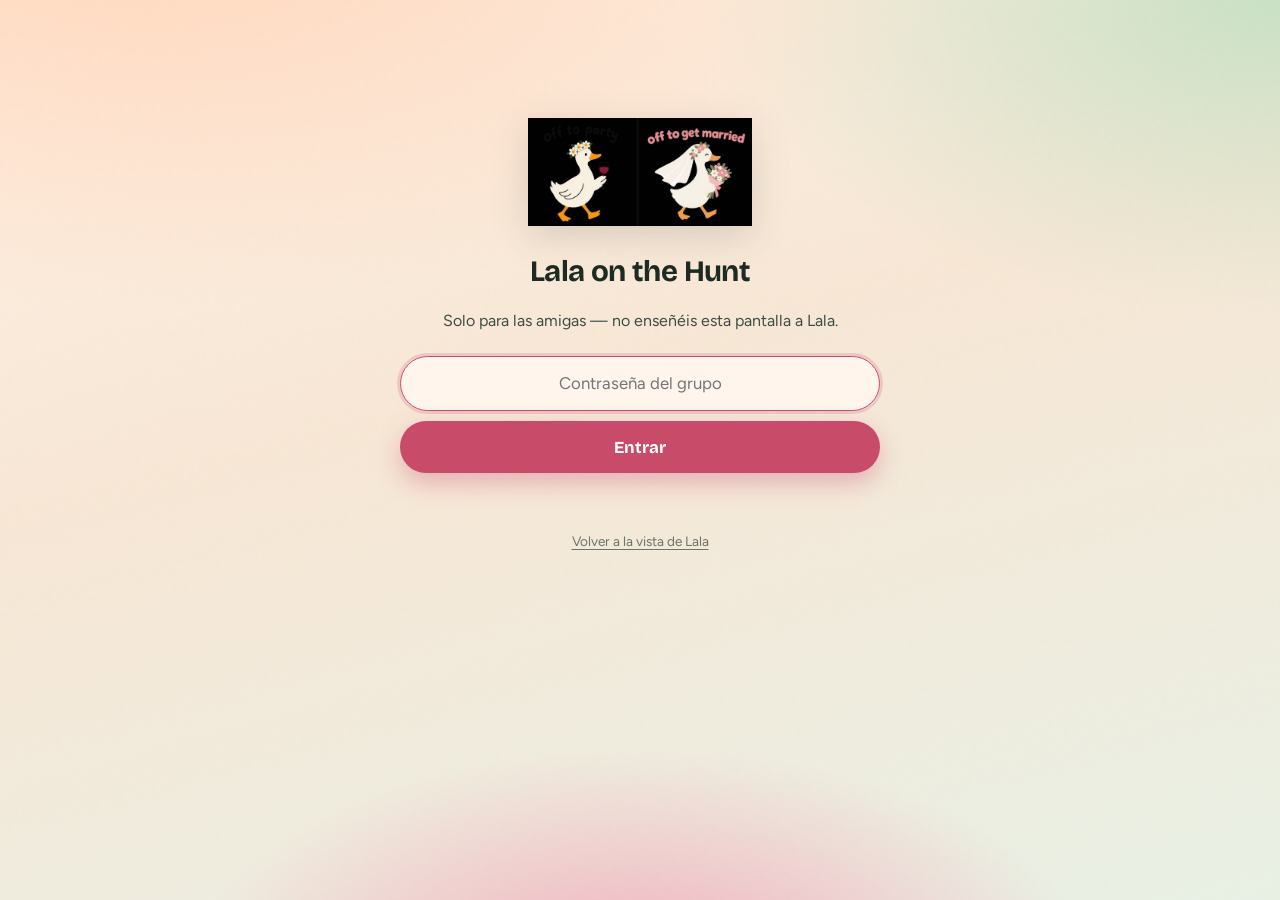
==== amigas/index.html @ 5a2b7f65 "Add Lala on the Hunt static scavenger hunt site Spanish bride path with Hecho unlocks and localStora" ====
<!DOCTYPE html>
<html lang="es">
  <head>
    <meta charset="utf-8" />
    <meta name="viewport" content="width=device-width, initial-scale=1, viewport-fit=cover" />
    <meta name="theme-color" content="#4f6f52" />
    <meta name="robots" content="noindex" />
    <title>Lala on the Hunt · Amigas</title>
    <link rel="preconnect" href="https://fonts.googleapis.com" />
    <link rel="preconnect" href="https://fonts.gstatic.com" crossorigin />
    <link
      href="https://fonts.googleapis.com/css2?family=Bricolage+Grotesque:opsz,wght@12..96,600;12..96,800&family=Figtree:ital,wght@0,400;0,600;0,700;1,400&display=swap"
      rel="stylesheet"
    />
    <link rel="stylesheet" href="../assets/css/styles.css" />
  </head>
  <body data-asset-base="../assets">
    <main class="wrap">
      <section class="gate" id="gate">
        <img
          id="duckies-img"
          class="duckies-sm"
          src="../assets/lala-duckies.png"
          width="589"
          height="283"
          alt=""
        />
        <h1>Lala on the Hunt</h1>
        <p>Solo para las amigas — no enseñéis esta pantalla a Lala.</p>
        <form id="gate-form" autocomplete="off">
          <label class="visually-hidden" for="password" style="position:absolute;left:-9999px"
            >Contraseña</label
          >
          <input
            id="password"
            name="password"
            type="password"
            inputmode="text"
            placeholder="Contraseña del grupo"
            required
            autofocus
          />
          <button class="btn btn-primary" type="submit">Entrar</button>
          <p class="error" id="gate-error" role="status"></p>
        </form>
        <a class="link-quiet" href="../">Volver a la vista de Lala</a>
      </section>

      <section class="amigas-app" id="amigas-app" hidden>
        <div class="quest-head">
          <h1 style="font-family: var(--font-display); font-size: 1.55rem; margin: 0">
            Itinerario completo
          </h1>
          <span class="badge">Amigas</span>
        </div>
        <p style="margin: 0 0 1rem; color: var(--ink-soft); font-size: 0.95rem">
          Domingo 20 dic · convoy compartido · misma ruta · Lala cambia de coche entre paradas.
        </p>
        <div class="itinerary" id="itinerary"></div>
        <div class="footer-tools">
          <a class="link-quiet" href="../">Vista novia</a>
          <button type="button" id="btn-lock">Cerrar sesión amigas</button>
        </div>
      </section>
    </main>

    <script src="../assets/js/stops.js"></script>
    <script src="../assets/js/progress.js"></script>
    <script src="../assets/js/auth.js"></script>
    <script src="../assets/js/friends.js"></script>
  </body>
</html>
---- assets/css/styles.css ----
/* Lala on the Hunt — warm pueblo afternoon, mobile-first */

:root {
  --ink: #1e2b24;
  --ink-soft: #3d4f44;
  --paper: #fff6ee;
  --foam: #ffe9d6;
  --blush: #f3a8b8;
  --rose: #c94b6a;
  --rose-deep: #9e3350;
  --olive: #4f6f52;
  --sage: #9bb896;
  --leaf: #6a9a6e;
  --sun: #f0a45c;
  --path: #d9c4a8;
  --locked: #8a958c;
  --done: #2f7a5b;
  --card-bg: rgba(255, 246, 238, 0.88);
  --shadow: 0 18px 40px rgba(30, 43, 36, 0.12);
  --radius: 1.25rem;
  --font-display: "Bricolage Grotesque", system-ui, sans-serif;
  --font-body: "Figtree", system-ui, sans-serif;
  --safe-bottom: env(safe-area-inset-bottom, 0px);
}

*,
*::before,
*::after {
  box-sizing: border-box;
}

html {
  scroll-behavior: smooth;
}

body {
  margin: 0;
  min-height: 100dvh;
  font-family: var(--font-body);
  color: var(--ink);
  background:
    radial-gradient(ellipse 120% 80% at 10% -10%, #ffd4b8 0%, transparent 55%),
    radial-gradient(ellipse 90% 70% at 100% 0%, #c8e0c4 0%, transparent 50%),
    radial-gradient(ellipse 80% 60% at 50% 110%, #f3a8b8 0%, transparent 45%),
    linear-gradient(165deg, #fff1e4 0%, #f7e6d4 42%, #e8f0e4 100%);
  background-attachment: fixed;
  line-height: 1.45;
  -webkit-font-smoothing: antialiased;
}

body::before {
  content: "";
  position: fixed;
  inset: 0;
  pointer-events: none;
  opacity: 0.35;
  background-image: url("data:image/svg+xml,%3Csvg viewBox='0 0 200 200' xmlns='http://www.w3.org/2000/svg'%3E%3Cfilter id='n'%3E%3CfeTurbulence type='fractalNoise' baseFrequency='0.85' numOctaves='3' stitchTiles='stitch'/%3E%3C/filter%3E%3Crect width='100%25' height='100%25' filter='url(%23n)' opacity='0.45'/%3E%3C/svg%3E");
  mix-blend-mode: soft-light;
  z-index: 0;
}

a {
  color: var(--rose-deep);
}

img {
  max-width: 100%;
  height: auto;
  display: block;
}

.wrap {
  position: relative;
  z-index: 1;
  width: min(100% - 1.5rem, 28rem);
  margin: 0 auto;
  padding: 1.25rem 0 calc(2rem + var(--safe-bottom));
}

/* —— Hero (one composition) —— */
.hero {
  position: relative;
  min-height: min(92dvh, 52rem);
  display: flex;
  flex-direction: column;
  justify-content: flex-end;
  padding: 1.5rem 0 1.75rem;
  overflow: hidden;
}

.hero-visual {
  position: absolute;
  inset: 0;
  z-index: 0;
  pointer-events: none;
}

.hero-visual .duckies {
  position: absolute;
  left: 50%;
  top: 8%;
  width: min(92%, 22rem);
  transform: translateX(-50%);
  filter: drop-shadow(0 16px 28px rgba(30, 43, 36, 0.18));
  animation: float-in 1.1s cubic-bezier(0.22, 1, 0.36, 1) both;
}

.hero-visual .sky-blob {
  position: absolute;
  border-radius: 50%;
  filter: blur(2px);
  animation: soft-pulse 6s ease-in-out infinite;
}

.hero-visual .sky-blob.a {
  width: 12rem;
  height: 12rem;
  background: rgba(240, 164, 92, 0.35);
  top: -2rem;
  right: -3rem;
}

.hero-visual .sky-blob.b {
  width: 9rem;
  height: 9rem;
  background: rgba(155, 184, 150, 0.4);
  top: 28%;
  left: -4rem;
  animation-delay: -2s;
}

.hero-copy {
  position: relative;
  z-index: 1;
  text-align: center;
  padding-top: 42vh;
  animation: rise 0.9s 0.15s cubic-bezier(0.22, 1, 0.36, 1) both;
}

.brand {
  margin: 0;
  font-family: var(--font-display);
  font-weight: 800;
  font-size: clamp(2.35rem, 9vw, 3.15rem);
  letter-spacing: -0.03em;
  line-height: 0.95;
  color: var(--ink);
}

.brand span {
  display: block;
  color: var(--rose);
}

.hero-lead {
  margin: 0.85rem auto 0;
  max-width: 22rem;
  font-size: 1.05rem;
  color: var(--ink-soft);
}

.hero-meta {
  margin: 0.55rem 0 0;
  font-size: 0.85rem;
  letter-spacing: 0.04em;
  text-transform: uppercase;
  color: var(--olive);
  font-weight: 600;
}

.cta-row {
  display: flex;
  flex-direction: column;
  gap: 0.65rem;
  margin-top: 1.5rem;
  align-items: stretch;
}

.btn {
  appearance: none;
  border: none;
  cursor: pointer;
  font-family: var(--font-display);
  font-weight: 700;
  font-size: 1.05rem;
  border-radius: 999px;
  padding: 0.95rem 1.35rem;
  text-decoration: none;
  text-align: center;
  transition: transform 0.18s ease, box-shadow 0.18s ease, background 0.18s ease;
}

.btn:active {
  transform: scale(0.98);
}

.btn-primary {
  background: var(--rose);
  color: #fff;
  box-shadow: 0 10px 24px rgba(201, 75, 106, 0.35);
}

.btn-primary:hover {
  background: var(--rose-deep);
}

.btn-done {
  background: var(--done);
  color: #fff;
  box-shadow: 0 10px 24px rgba(47, 122, 91, 0.3);
  width: 100%;
  font-size: 1.15rem;
  padding: 1.05rem 1.35rem;
}

.btn-ghost {
  background: transparent;
  color: var(--ink-soft);
  border: 1.5px solid rgba(30, 43, 36, 0.18);
}

.btn-maps {
  background: var(--olive);
  color: #fff;
  display: inline-flex;
  align-items: center;
  justify-content: center;
  gap: 0.4rem;
}

.btn-small {
  font-size: 0.9rem;
  padding: 0.65rem 1rem;
}

.link-quiet {
  display: inline-block;
  margin-top: 1rem;
  font-size: 0.85rem;
  color: var(--ink-soft);
  opacity: 0.75;
  text-decoration: underline;
  text-underline-offset: 0.2em;
}

/* —— Quest path —— */
.quest {
  margin-top: 0.5rem;
}

.quest-head {
  display: flex;
  align-items: center;
  justify-content: space-between;
  gap: 0.75rem;
  margin-bottom: 1rem;
}

.quest-head h1 {
  margin: 0;
  font-family: var(--font-display);
  font-size: 1.55rem;
  letter-spacing: -0.02em;
  line-height: 1.1;
}

.badge {
  font-size: 0.72rem;
  font-weight: 700;
  letter-spacing: 0.06em;
  text-transform: uppercase;
  padding: 0.35rem 0.65rem;
  border-radius: 999px;
  background: rgba(79, 111, 82, 0.12);
  color: var(--olive);
  white-space: nowrap;
}

.map-stage {
  position: relative;
  border-radius: var(--radius);
  overflow: hidden;
  background: linear-gradient(160deg, #dfe9d8 0%, #c5d6bc 45%, #b7c9b0 100%);
  box-shadow: var(--shadow);
  aspect-ratio: 1 / 1.05;
  margin-bottom: 1.25rem;
  animation: rise 0.7s cubic-bezier(0.22, 1, 0.36, 1) both;
}

.map-stage svg.map-svg {
  width: 100%;
  height: 100%;
  display: block;
}

.path-markers {
  position: absolute;
  inset: 0;
  pointer-events: none;
}

.marker {
  position: absolute;
  transform: translate(-50%, -50%);
  width: 2.4rem;
  height: 2.4rem;
  border-radius: 50%;
  display: grid;
  place-items: center;
  font-family: var(--font-display);
  font-weight: 800;
  font-size: 0.75rem;
  border: 3px solid #fff;
  box-shadow: 0 6px 14px rgba(30, 43, 36, 0.2);
  pointer-events: auto;
  transition: transform 0.25s ease;
}

.marker.completed {
  background: var(--done);
  color: #fff;
}

.marker.active {
  background: var(--rose);
  color: #fff;
  animation: marker-pulse 1.8s ease-in-out infinite;
  transform: translate(-50%, -50%) scale(1.12);
}

.marker.locked {
  background: #c5cec6;
  color: var(--locked);
}

.marker .lock-icon {
  width: 0.85rem;
  height: 0.85rem;
}

.panel {
  background: var(--card-bg);
  backdrop-filter: blur(10px);
  border-radius: var(--radius);
  padding: 1.25rem 1.2rem 1.35rem;
  box-shadow: var(--shadow);
  border: 1px solid rgba(255, 255, 255, 0.65);
  animation: rise 0.75s 0.08s cubic-bezier(0.22, 1, 0.36, 1) both;
}

.panel[hidden],
.gate[hidden],
.amigas-app[hidden],
[hidden] {
  display: none !important;
}

.stop-code {
  display: inline-block;
  font-size: 0.75rem;
  font-weight: 800;
  letter-spacing: 0.08em;
  text-transform: uppercase;
  color: var(--rose);
  margin-bottom: 0.35rem;
}

.panel h2 {
  margin: 0;
  font-family: var(--font-display);
  font-size: 1.45rem;
  letter-spacing: -0.02em;
  line-height: 1.15;
}

.address {
  margin: 0.4rem 0 0;
  font-size: 0.92rem;
  color: var(--ink-soft);
}

.clue {
  margin: 1rem 0 0;
  font-size: 1.02rem;
  color: var(--ink);
}

.task {
  margin: 0.85rem 0 0;
  padding: 0.75rem 0.9rem;
  border-left: 3px solid var(--sage);
  background: rgba(155, 184, 150, 0.18);
  border-radius: 0 0.75rem 0.75rem 0;
  font-weight: 600;
  font-size: 0.98rem;
}

.actions {
  display: flex;
  flex-direction: column;
  gap: 0.6rem;
  margin-top: 1.15rem;
}

.selfie-note {
  margin: 0.85rem 0 0;
  font-size: 0.82rem;
  color: var(--ink-soft);
}

.gary-box {
  margin-top: 1rem;
  padding: 0.9rem 1rem;
  border-radius: 0.9rem;
  background: linear-gradient(135deg, rgba(243, 168, 184, 0.35), rgba(240, 164, 92, 0.22));
  border: 1px dashed rgba(201, 75, 106, 0.45);
}

.gary-box .slot-label {
  font-size: 0.72rem;
  font-weight: 800;
  letter-spacing: 0.07em;
  text-transform: uppercase;
  color: var(--rose-deep);
  margin: 0 0 0.35rem;
}

.gary-box p {
  margin: 0;
  font-style: italic;
  color: var(--ink-soft);
  font-size: 0.95rem;
}

.swap-note {
  margin: 0.85rem 0 0;
  font-size: 0.88rem;
  font-weight: 600;
  color: var(--olive);
}

.verify-flag {
  margin: 0.75rem 0 0;
  font-size: 0.8rem;
  font-weight: 700;
  color: #9a5b12;
  background: rgba(240, 164, 92, 0.25);
  padding: 0.45rem 0.65rem;
  border-radius: 0.5rem;
}

.start-banner {
  margin-bottom: 1rem;
  padding: 0.85rem 1rem;
  border-radius: var(--radius);
  background: rgba(79, 111, 82, 0.1);
  font-size: 0.9rem;
}

.start-banner strong {
  display: block;
  font-family: var(--font-display);
  margin-bottom: 0.2rem;
}

.footer-tools {
  margin-top: 1.5rem;
  display: flex;
  flex-wrap: wrap;
  gap: 0.75rem;
  justify-content: space-between;
  align-items: center;
  font-size: 0.8rem;
  color: var(--ink-soft);
}

.footer-tools button {
  background: none;
  border: none;
  color: var(--ink-soft);
  text-decoration: underline;
  cursor: pointer;
  font: inherit;
  padding: 0;
}

/* —— Friends itinerary —— */
.gate {
  min-height: 70dvh;
  display: flex;
  flex-direction: column;
  justify-content: center;
  gap: 1rem;
  text-align: center;
  animation: rise 0.7s cubic-bezier(0.22, 1, 0.36, 1) both;
}

.gate .duckies-sm {
  width: min(70%, 14rem);
  margin: 0 auto 0.5rem;
  filter: drop-shadow(0 10px 18px rgba(30, 43, 36, 0.15));
}

.gate h1 {
  margin: 0;
  font-family: var(--font-display);
  font-size: 1.85rem;
  letter-spacing: -0.02em;
}

.gate p {
  margin: 0;
  color: var(--ink-soft);
}

.gate form {
  display: flex;
  flex-direction: column;
  gap: 0.65rem;
  margin-top: 0.5rem;
}

.gate input[type="password"] {
  font: inherit;
  font-size: 1.05rem;
  padding: 0.9rem 1rem;
  border-radius: 999px;
  border: 1.5px solid rgba(30, 43, 36, 0.2);
  background: rgba(255, 246, 238, 0.95);
  text-align: center;
  outline: none;
}

.gate input:focus {
  border-color: var(--rose);
  box-shadow: 0 0 0 3px rgba(201, 75, 106, 0.2);
}

.gate .error {
  color: var(--rose-deep);
  font-size: 0.88rem;
  min-height: 1.2em;
}

.itinerary {
  display: flex;
  flex-direction: column;
  gap: 0.85rem;
}

.leg {
  position: relative;
  padding: 1.1rem 1.1rem 1.15rem 1.15rem;
  border-radius: var(--radius);
  background: var(--card-bg);
  border: 1px solid rgba(255, 255, 255, 0.7);
  box-shadow: var(--shadow);
  animation: rise 0.6s cubic-bezier(0.22, 1, 0.36, 1) both;
}

.leg:nth-child(2) { animation-delay: 0.05s; }
.leg:nth-child(3) { animation-delay: 0.1s; }
.leg:nth-child(4) { animation-delay: 0.15s; }
.leg:nth-child(5) { animation-delay: 0.2s; }

.leg .host-tip {
  margin: 0.65rem 0 0;
  font-size: 0.84rem;
  color: var(--olive);
  padding-top: 0.55rem;
  border-top: 1px dashed rgba(79, 111, 82, 0.35);
}

.timeline {
  display: flex;
  flex-direction: column;
  align-items: center;
  gap: 0;
  margin: 0.5rem 0 1rem;
}

.timeline-dot {
  width: 0.65rem;
  height: 0.65rem;
  border-radius: 50%;
  background: var(--sage);
}

.timeline-line {
  width: 3px;
  height: 1.25rem;
  background: linear-gradient(var(--sage), var(--path));
  border-radius: 2px;
}

.complete-banner {
  text-align: center;
  padding: 1.5rem 1rem;
}

.complete-banner h2 {
  font-family: var(--font-display);
  margin: 0 0 0.5rem;
  font-size: 1.6rem;
}

@keyframes float-in {
  from {
    opacity: 0;
    transform: translateX(-50%) translateY(1.5rem) scale(0.96);
  }
  to {
    opacity: 1;
    transform: translateX(-50%) translateY(0) scale(1);
  }
}

@keyframes rise {
  from {
    opacity: 0;
    transform: translateY(1rem);
  }
  to {
    opacity: 1;
    transform: translateY(0);
  }
}

@keyframes soft-pulse {
  0%,
  100% {
    transform: scale(1);
    opacity: 0.85;
  }
  50% {
    transform: scale(1.08);
    opacity: 1;
  }
}

@keyframes marker-pulse {
  0%,
  100% {
    box-shadow: 0 6px 14px rgba(30, 43, 36, 0.2), 0 0 0 0 rgba(201, 75, 106, 0.45);
  }
  50% {
    box-shadow: 0 6px 14px rgba(30, 43, 36, 0.2), 0 0 0 12px rgba(201, 75, 106, 0);
  }
}

@media (min-width: 480px) {
  .wrap {
    width: min(100% - 2rem, 30rem);
  }
}

@media (prefers-reduced-motion: reduce) {
  *,
  *::before,
  *::after {
    animation: none !important;
    transition: none !important;
  }
}
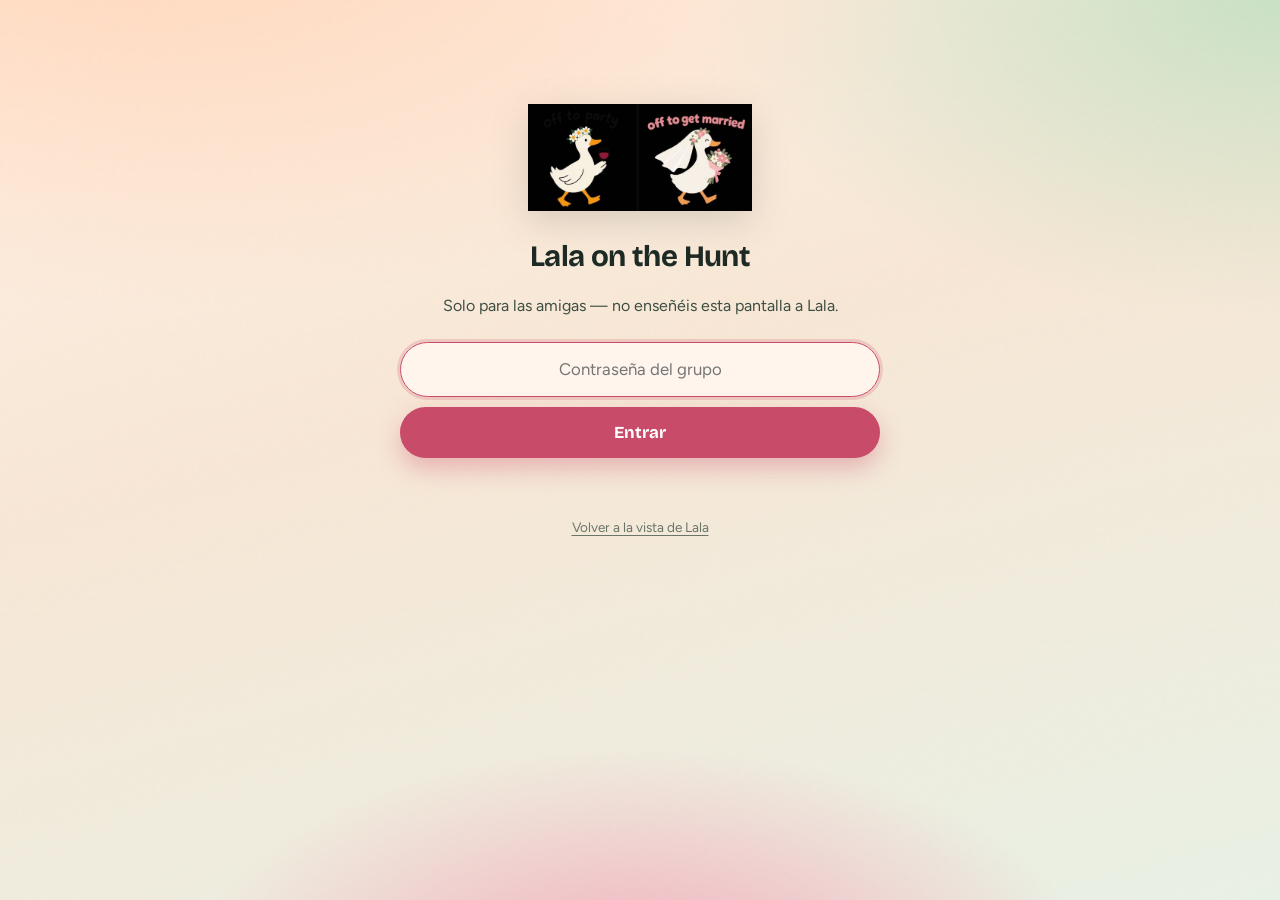
==== commit b87b38f9: "Add party features with real quiz answers and song Gate start and finale with the Rammstein / Gossip" ====
--- a/amigas/index.html
+++ b/amigas/index.html
@@ -54,8 +54,9 @@
           <span class="badge">Amigas</span>
         </div>
         <p style="margin: 0 0 1rem; color: var(--ink-soft); font-size: 0.95rem">
-          Domingo 20 dic · convoy compartido · misma ruta · Lala cambia de coche entre paradas.
+          Domingo 20 dic · convoy compartido · misma ruta · ruleta Coche A/B tras cada Hecho.
         </p>
+        <div id="amigas-mood-trail" class="amigas-mood-wrap"></div>
         <div class="itinerary" id="itinerary"></div>
         <div class="footer-tools">
           <a class="link-quiet" href="../">Vista novia</a>
--- a/assets/css/styles.css
+++ b/assets/css/styles.css
@@ -74,34 +74,36 @@
   z-index: 1;
   width: min(100% - 1.5rem, 28rem);
   margin: 0 auto;
-  padding: 1.25rem 0 calc(2rem + var(--safe-bottom));
+  padding: 0.35rem 0 calc(2rem + var(--safe-bottom));
 }
 
 /* —— Hero (one composition) —— */
 .hero {
   position: relative;
-  min-height: min(92dvh, 52rem);
-  display: flex;
-  flex-direction: column;
-  justify-content: flex-end;
-  padding: 1.5rem 0 1.75rem;
+  display: flex;
+  flex-direction: column;
+  justify-content: flex-start;
+  align-items: stretch;
+  gap: 0.35rem;
+  padding: 0.15rem 0 1.25rem;
   overflow: hidden;
 }
 
 .hero-visual {
-  position: absolute;
-  inset: 0;
+  position: relative;
   z-index: 0;
   pointer-events: none;
+  margin: 0;
+  padding: 0;
+  min-height: 0;
 }
 
 .hero-visual .duckies {
-  position: absolute;
-  left: 50%;
-  top: 8%;
-  width: min(92%, 22rem);
-  transform: translateX(-50%);
-  filter: drop-shadow(0 16px 28px rgba(30, 43, 36, 0.18));
+  position: relative;
+  display: block;
+  width: min(94%, 22rem);
+  margin: 0 auto;
+  filter: drop-shadow(0 12px 22px rgba(30, 43, 36, 0.16));
   animation: float-in 1.1s cubic-bezier(0.22, 1, 0.36, 1) both;
 }
 
@@ -110,22 +112,23 @@
   border-radius: 50%;
   filter: blur(2px);
   animation: soft-pulse 6s ease-in-out infinite;
+  z-index: -1;
 }
 
 .hero-visual .sky-blob.a {
-  width: 12rem;
-  height: 12rem;
+  width: 10rem;
+  height: 10rem;
   background: rgba(240, 164, 92, 0.35);
-  top: -2rem;
-  right: -3rem;
+  top: -1.5rem;
+  right: -2.5rem;
 }
 
 .hero-visual .sky-blob.b {
-  width: 9rem;
-  height: 9rem;
+  width: 8rem;
+  height: 8rem;
   background: rgba(155, 184, 150, 0.4);
-  top: 28%;
-  left: -4rem;
+  top: 35%;
+  left: -3.5rem;
   animation-delay: -2s;
 }
 
@@ -133,8 +136,13 @@
   position: relative;
   z-index: 1;
   text-align: center;
-  padding-top: 42vh;
+  padding-top: 0.15rem;
+  margin-top: 0;
   animation: rise 0.9s 0.15s cubic-bezier(0.22, 1, 0.36, 1) both;
+}
+
+.hero-copy .hero-meta {
+  margin-top: 0;
 }
 
 .brand {
@@ -160,7 +168,7 @@
 }
 
 .hero-meta {
-  margin: 0.55rem 0 0;
+  margin: 0 0 0.35rem;
   font-size: 0.85rem;
   letter-spacing: 0.04em;
   text-transform: uppercase;
@@ -172,7 +180,7 @@
   display: flex;
   flex-direction: column;
   gap: 0.65rem;
-  margin-top: 1.5rem;
+  margin-top: 1.1rem;
   align-items: stretch;
 }
 
@@ -604,14 +612,231 @@
   font-size: 1.6rem;
 }
 
+/* —— Quiz / soundtrack / mood / roulette —— */
+.quiz-box,
+.soundtrack-box,
+.mood-box,
+.roulette-box {
+  margin-top: 1rem;
+  padding: 0.9rem 1rem;
+  border-radius: 0.9rem;
+  background: rgba(255, 246, 238, 0.7);
+  border: 1px solid rgba(30, 43, 36, 0.1);
+}
+
+.quiz-prompt {
+  margin: 0.35rem 0 0.5rem;
+  font-weight: 700;
+  font-size: 1.05rem;
+}
+
+.ana-note {
+  margin: 0.35rem 0 0.75rem;
+  font-size: 0.8rem;
+  color: #9a5b12;
+  font-style: italic;
+}
+
+.quiz-options {
+  display: flex;
+  flex-direction: column;
+  gap: 0.5rem;
+}
+
+.quiz-form {
+  display: flex;
+  flex-direction: column;
+  gap: 0.55rem;
+  margin-top: 0.35rem;
+}
+
+.quiz-input {
+  font: inherit;
+  font-size: 1.05rem;
+  padding: 0.9rem 1rem;
+  border-radius: 999px;
+  border: 1.5px solid rgba(30, 43, 36, 0.2);
+  background: rgba(255, 246, 238, 0.95);
+  text-align: center;
+  outline: none;
+}
+
+.quiz-input:focus {
+  border-color: var(--rose);
+  box-shadow: 0 0 0 3px rgba(201, 75, 106, 0.2);
+}
+
+.quiz-option {
+  width: 100%;
+  text-align: left;
+  white-space: normal;
+  line-height: 1.3;
+}
+
+.quiz-error {
+  margin: 0.55rem 0 0;
+  color: var(--rose-deep);
+  font-size: 0.9rem;
+  font-weight: 600;
+}
+
+.soundtrack-box .actions,
+.soundtrack-box .btn {
+  margin-top: 0.55rem;
+}
+
+.dance-status {
+  margin: 0.55rem 0 0;
+  font-size: 0.9rem;
+  font-weight: 600;
+  color: var(--olive);
+}
+
+.btn-done:disabled {
+  opacity: 0.45;
+  cursor: not-allowed;
+  box-shadow: none;
+}
+
+.mood-picks {
+  display: grid;
+  grid-template-columns: repeat(3, 1fr);
+  gap: 0.55rem;
+}
+
+.mood-pick {
+  appearance: none;
+  border: 1.5px solid rgba(30, 43, 36, 0.12);
+  background: #fff8f1;
+  border-radius: 1rem;
+  padding: 0.85rem 0.4rem;
+  cursor: pointer;
+  font-family: var(--font-body);
+  font-size: 0.78rem;
+  font-weight: 700;
+  color: var(--ink-soft);
+  display: flex;
+  flex-direction: column;
+  align-items: center;
+  gap: 0.25rem;
+  transition: transform 0.15s ease, border-color 0.15s ease;
+}
+
+.mood-pick:active {
+  transform: scale(0.96);
+}
+
+.mood-pick:hover {
+  border-color: var(--rose);
+}
+
+.mood-emoji {
+  font-size: 1.75rem;
+  line-height: 1;
+}
+
+.mood-trail {
+  display: flex;
+  flex-wrap: wrap;
+  align-items: center;
+  gap: 0.4rem;
+  margin: 0 0 0.85rem;
+  padding: 0.55rem 0.7rem;
+  border-radius: 999px;
+  background: rgba(79, 111, 82, 0.1);
+}
+
+.mood-trail-label {
+  font-size: 0.72rem;
+  font-weight: 800;
+  letter-spacing: 0.06em;
+  text-transform: uppercase;
+  color: var(--olive);
+  margin-right: 0.25rem;
+}
+
+.mood-chip {
+  display: inline-flex;
+  align-items: center;
+  gap: 0.2rem;
+  font-size: 1.1rem;
+}
+
+.mood-chip-code {
+  font-size: 0.65rem;
+  font-weight: 800;
+  color: var(--ink-soft);
+}
+
+.mood-inline {
+  margin: 0.5rem 0 0;
+  font-weight: 700;
+}
+
+.amigas-mood-wrap {
+  margin-bottom: 0.85rem;
+}
+
+.roulette-box {
+  text-align: center;
+}
+
+.roulette-wheel {
+  position: relative;
+  width: 9.5rem;
+  height: 9.5rem;
+  margin: 0.5rem auto 1rem;
+  border-radius: 50%;
+  overflow: hidden;
+  border: 4px solid #fff;
+  box-shadow: var(--shadow);
+  display: grid;
+  grid-template-columns: 1fr 1fr;
+}
+
+.roulette-half {
+  display: grid;
+  place-items: center;
+  font-family: var(--font-display);
+  font-weight: 800;
+  font-size: 1.6rem;
+  color: #fff;
+}
+
+.roulette-half.a {
+  background: var(--rose);
+}
+
+.roulette-half.b {
+  background: var(--olive);
+}
+
+.roulette-pointer {
+  position: absolute;
+  top: -0.15rem;
+  left: 50%;
+  transform: translateX(-50%);
+  width: 0;
+  height: 0;
+  border-left: 0.45rem solid transparent;
+  border-right: 0.45rem solid transparent;
+  border-top: 0.7rem solid var(--ink);
+  z-index: 2;
+}
+
+.roulette-result {
+  margin: 0 0 0.75rem;
+  font-size: 1.05rem;
+}
+
 @keyframes float-in {
   from {
     opacity: 0;
-    transform: translateX(-50%) translateY(1.5rem) scale(0.96);
+    transform: translateY(0.85rem) scale(0.97);
   }
   to {
     opacity: 1;
-    transform: translateX(-50%) translateY(0) scale(1);
+    transform: translateY(0) scale(1);
   }
 }
 
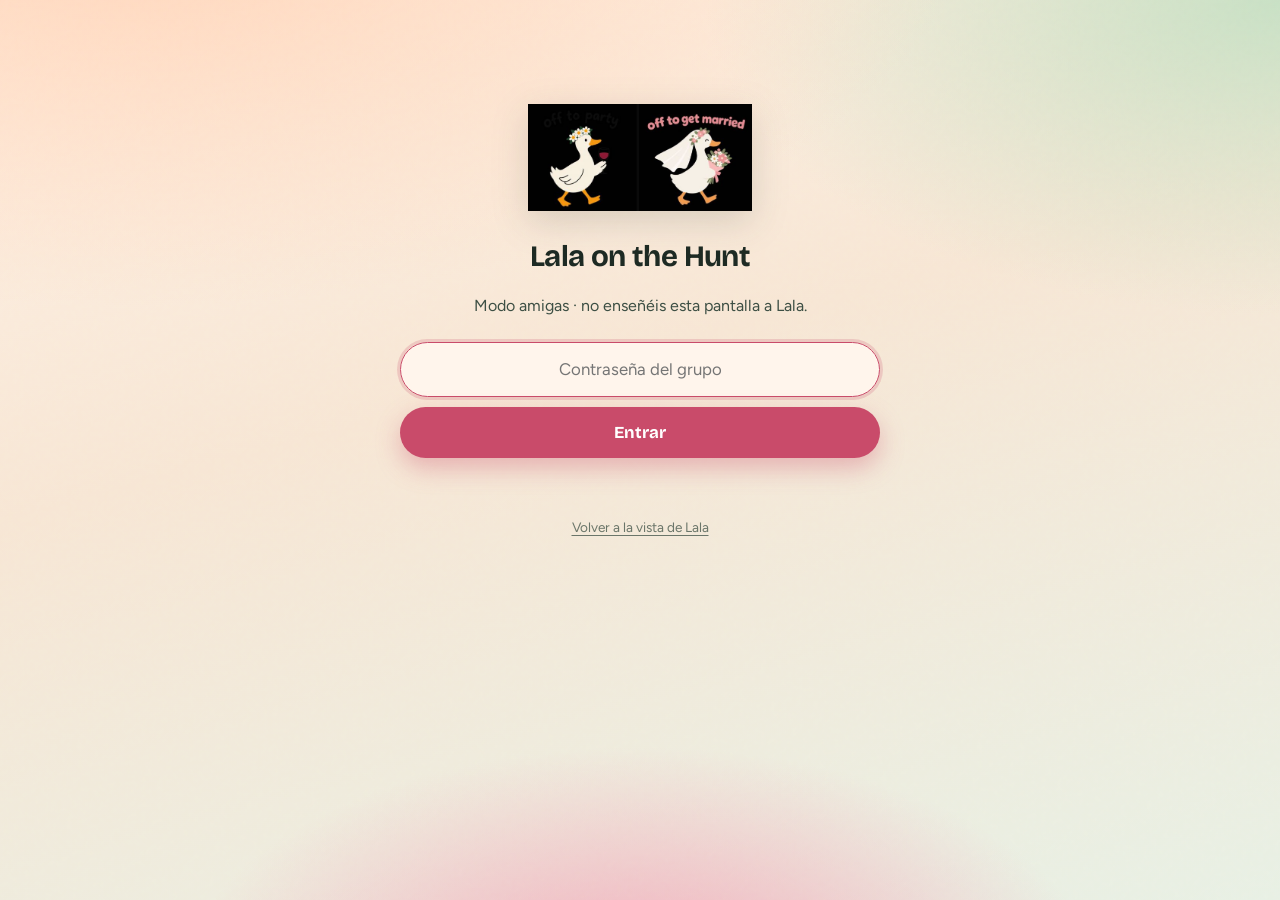
==== commit 6ac63056: "Add friends play mode with Maps and MCQ quizzes Amigas now mirrors the hunt flow after password: fou" ====
--- a/amigas/index.html
+++ b/amigas/index.html
@@ -26,7 +26,7 @@
           alt=""
         />
         <h1>Lala on the Hunt</h1>
-        <p>Solo para las amigas — no enseñéis esta pantalla a Lala.</p>
+        <p>Modo amigas · no enseñéis esta pantalla a Lala.</p>
         <form id="gate-form" autocomplete="off">
           <label class="visually-hidden" for="password" style="position:absolute;left:-9999px"
             >Contraseña</label
@@ -47,26 +47,137 @@
       </section>
 
       <section class="amigas-app" id="amigas-app" hidden>
-        <div class="quest-head">
-          <h1 style="font-family: var(--font-display); font-size: 1.55rem; margin: 0">
-            Itinerario completo
-          </h1>
-          <span class="badge">Amigas</span>
-        </div>
-        <p style="margin: 0 0 1rem; color: var(--ink-soft); font-size: 0.95rem">
-          Domingo 20 dic · convoy compartido · misma ruta · ruleta Coche A/B tras cada Hecho.
-        </p>
-        <div id="amigas-mood-trail" class="amigas-mood-wrap"></div>
-        <div class="itinerary" id="itinerary"></div>
-        <div class="footer-tools">
-          <a class="link-quiet" href="../">Vista novia</a>
-          <button type="button" id="btn-lock">Cerrar sesión amigas</button>
-        </div>
+        <header class="hero" id="hero">
+          <div class="hero-visual" aria-hidden="true">
+            <div class="sky-blob a"></div>
+            <div class="sky-blob b"></div>
+            <img
+              id="duckies-hero"
+              class="duckies"
+              src="../assets/lala-duckies.png"
+              width="589"
+              height="283"
+              alt=""
+            />
+          </div>
+          <div class="hero-copy">
+            <p class="hero-meta">Despedida · Modo amigas</p>
+            <h1 class="brand">Lala on <span>the Hunt</span></h1>
+            <p class="hero-lead">
+              Vosotras dirigís los retos. Maps a cada parada. Que Lala no vea esta pantalla.
+            </p>
+          </div>
+        </header>
+
+        <section class="quest" id="hunt" aria-label="Camino de las amigas">
+          <div class="quest-head">
+            <h1>Vuestra misión</h1>
+            <span class="badge">Modo amigas</span>
+          </div>
+
+          <div id="mood-trail-host"></div>
+
+          <div class="start-banner" id="start-banner">
+            <strong>Punto de encuentro</strong>
+            Calle Jorge Manrique, 1 (Silillos) · ~13:15. Primero el quiz de pareja para abrir la
+            caza — Lala responde; vosotras comprobáis en esta pantalla.
+            <div id="start-quiz" class="quiz-box" hidden></div>
+            <div class="actions" style="margin-top: 0.75rem">
+              <a
+                class="btn btn-maps btn-small"
+                id="btn-start-maps"
+                target="_blank"
+                rel="noopener"
+                href="#"
+                hidden
+                >Abrir salida en Maps</a
+              >
+            </div>
+          </div>
+
+          <div class="map-stage" id="map-stage">
+            <div class="path-markers" id="path-markers"></div>
+          </div>
+
+          <div class="panel" id="stop-panel" hidden>
+            <div class="stop-code" id="stop-code">A1</div>
+            <h2 id="stop-title">Parada</h2>
+            <p class="address" id="stop-address"></p>
+            <p class="clue" id="stop-clue"></p>
+            <p class="task" id="stop-task"></p>
+
+            <div class="soundtrack-box" id="soundtrack-box" hidden>
+              <a
+                class="btn btn-maps btn-small"
+                id="soundtrack-link"
+                target="_blank"
+                rel="noopener"
+                href="#"
+                >Abrir canción en Spotify</a
+              >
+            </div>
+
+            <div id="mood-box" class="mood-box" hidden></div>
+            <div id="wait-box" class="wait-box" hidden></div>
+            <div id="finale-quiz" class="quiz-box" hidden></div>
+            <div id="finale-letter" class="letter-box" hidden></div>
+
+            <div class="gary-box" id="gary-box" hidden>
+              <p class="slot-label" id="gary-slot">Gary EN</p>
+              <p id="gary-text" class="gary-body"></p>
+            </div>
+
+            <a class="btn btn-maps" id="btn-maps" target="_blank" rel="noopener" href="#" hidden
+              >Abrir en Google Maps</a
+            >
+            <div class="actions">
+              <button type="button" class="btn btn-done" id="btn-done">Hecho!</button>
+              <button type="button" class="btn btn-primary" id="btn-continue" hidden>
+                Siguiente
+              </button>
+            </div>
+          </div>
+
+          <div class="panel complete-banner success-screen" id="all-done" hidden>
+            <canvas id="confetti-canvas" class="confetti-canvas" aria-hidden="true"></canvas>
+            <div class="success-duck-hero">
+              <img
+                class="success-ducks"
+                src="../assets/lala-duckies.png"
+                alt=""
+                width="589"
+                height="283"
+              />
+              <div class="success-duck-overlay">
+                <div class="success-hero-mark" aria-hidden="true">
+                  <span class="success-check">✓</span>
+                </div>
+                <p class="success-eyebrow">Success</p>
+              </div>
+            </div>
+            <h2 id="success-title">The Hunt has been hunted</h2>
+            <p id="success-lead" class="success-lead">
+              Misión cumplida, amigas. Moods archivados y Lala coronada. A comer.
+            </p>
+            <div id="all-done-mood" class="success-mood-wrap"></div>
+            <button type="button" class="btn btn-finish-wide" id="btn-finish-ok">Finish</button>
+            <button type="button" class="btn-restart" id="btn-success-reset">
+              Reiniciar progreso amigas
+            </button>
+          </div>
+
+          <div class="footer-tools">
+            <a class="link-quiet" href="../">Vista novia</a>
+            <button type="button" id="btn-reset">Reiniciar progreso amigas</button>
+            <button type="button" id="btn-lock">Cerrar sesión amigas</button>
+          </div>
+        </section>
       </section>
     </main>
 
     <script src="../assets/js/stops.js"></script>
     <script src="../assets/js/progress.js"></script>
+    <script src="../assets/js/map.js"></script>
     <script src="../assets/js/auth.js"></script>
     <script src="../assets/js/friends.js"></script>
   </body>
--- a/assets/css/styles.css
+++ b/assets/css/styles.css
@@ -612,11 +612,245 @@
   font-size: 1.6rem;
 }
 
+.success-screen {
+  position: relative;
+  overflow: hidden;
+  display: flex;
+  flex-direction: column;
+  align-items: center;
+  gap: 0.65rem;
+  padding: 1.75rem 1.15rem 1.35rem;
+  min-height: min(78dvh, 36rem);
+  justify-content: center;
+  text-align: center;
+  background:
+    radial-gradient(ellipse 90% 60% at 50% 0%, rgba(243, 168, 184, 0.35), transparent 55%),
+    rgba(255, 246, 238, 0.92);
+}
+
+.confetti-canvas {
+  position: absolute;
+  inset: 0;
+  width: 100%;
+  height: 100%;
+  pointer-events: none;
+  z-index: 3;
+}
+
+.success-duck-hero {
+  position: relative;
+  width: min(100%, 20rem);
+  margin: 0 auto 0.35rem;
+  z-index: 1;
+}
+
+.success-ducks {
+  width: 100%;
+  height: auto;
+  display: block;
+  filter: drop-shadow(0 10px 18px rgba(30, 43, 36, 0.16));
+}
+
+.success-duck-overlay {
+  position: absolute;
+  inset: 0;
+  display: flex;
+  flex-direction: column;
+  align-items: center;
+  justify-content: center;
+  gap: 0.35rem;
+  background: linear-gradient(
+    180deg,
+    rgba(30, 43, 36, 0.15) 0%,
+    rgba(30, 43, 36, 0.45) 100%
+  );
+  border-radius: 1rem;
+  pointer-events: none;
+}
+
+.success-hero-mark {
+  width: 3.6rem;
+  height: 3.6rem;
+  border-radius: 50%;
+  display: grid;
+  place-items: center;
+  background: rgba(255, 255, 255, 0.18);
+  border: 2px solid rgba(255, 255, 255, 0.92);
+  box-shadow: 0 8px 20px rgba(30, 43, 36, 0.2);
+  margin-bottom: 0;
+}
+
+.success-check {
+  color: #fff;
+  font-size: 1.65rem;
+  font-weight: 800;
+  line-height: 1;
+  font-family: var(--font-display);
+}
+
+.success-eyebrow {
+  margin: 0;
+  font-size: 0.78rem;
+  font-weight: 800;
+  letter-spacing: 0.16em;
+  text-transform: uppercase;
+  color: #fff;
+  text-shadow: 0 1px 8px rgba(30, 43, 36, 0.35);
+}
+
+.btn-restart {
+  appearance: none;
+  border: none;
+  background: transparent;
+  color: var(--ink-soft);
+  font: inherit;
+  font-size: 0.88rem;
+  text-decoration: underline;
+  text-underline-offset: 0.2em;
+  cursor: pointer;
+  padding: 0.35rem 0.5rem;
+  margin-top: 0.15rem;
+  z-index: 1;
+}
+
+.success-screen h2 {
+  margin: 0;
+  font-size: clamp(1.55rem, 6.5vw, 2rem);
+  letter-spacing: -0.03em;
+  line-height: 1.1;
+  z-index: 1;
+}
+
+.success-lead {
+  margin: 0;
+  max-width: 22rem;
+  color: var(--ink-soft);
+  font-size: 0.95rem;
+  z-index: 1;
+}
+
+.success-mood-wrap {
+  width: 100%;
+  max-width: 22rem;
+  z-index: 1;
+  margin-top: 0.55rem;
+}
+
+.success-mood-card {
+  margin: 0 auto;
+  padding: 0.35rem 1.05rem;
+  border-radius: 1.15rem;
+  background: rgba(255, 255, 255, 0.38);
+  border: 1px solid rgba(255, 255, 255, 0.72);
+  box-shadow:
+    0 12px 32px rgba(30, 43, 36, 0.1),
+    inset 0 1px 0 rgba(255, 255, 255, 0.65);
+  backdrop-filter: blur(18px) saturate(1.15);
+  -webkit-backdrop-filter: blur(18px) saturate(1.15);
+}
+
+.mood-receipt {
+  display: flex;
+  flex-direction: column;
+  width: 100%;
+}
+
+.mood-receipt-row {
+  display: flex;
+  flex-direction: column;
+  gap: 0.28rem;
+  padding: 0.85rem 0.1rem;
+  border-bottom: 1px dotted rgba(79, 111, 82, 0.35);
+}
+
+.mood-receipt-row:last-child {
+  border-bottom: none;
+}
+
+.mood-receipt-line {
+  display: flex;
+  align-items: center;
+  justify-content: space-between;
+  gap: 0.75rem;
+}
+
+.mood-receipt-emoji {
+  font-size: 1.35rem;
+  line-height: 1;
+}
+
+.mood-receipt-pct {
+  font-size: 1rem;
+  font-weight: 800;
+  color: var(--ink);
+  font-family: var(--font-display);
+  letter-spacing: -0.02em;
+}
+
+.mood-receipt-stops {
+  margin: 0;
+  font-size: 0.72rem;
+  line-height: 1.35;
+  color: var(--ink-soft);
+  text-align: left;
+}
+
+.success-mood-empty {
+  margin: 0;
+  padding: 0.7rem 0.15rem;
+  font-size: 0.88rem;
+  color: var(--ink-soft);
+}
+
+.btn-finish-wide {
+  appearance: none;
+  border: none;
+  cursor: pointer;
+  width: 100%;
+  margin-top: 0.65rem;
+  padding: 1.05rem 1.25rem;
+  border-radius: 999px;
+  font-family: var(--font-display);
+  font-weight: 800;
+  font-size: 1.1rem;
+  color: #fff;
+  background: linear-gradient(135deg, var(--rose), var(--rose-deep));
+  box-shadow: 0 12px 28px rgba(201, 75, 106, 0.35);
+  z-index: 1;
+  transition: transform 0.15s ease, box-shadow 0.15s ease;
+}
+
+.btn-finish-wide:active {
+  transform: scale(0.98);
+}
+
+.letter-box {
+  margin-top: 0.85rem;
+  padding: 1rem 1.05rem;
+  border-radius: 0.9rem;
+  background: linear-gradient(160deg, rgba(255, 246, 238, 0.95), rgba(243, 168, 184, 0.18));
+  border: 1px dashed rgba(201, 75, 106, 0.4);
+}
+
+.letter-body,
+.gary-body {
+  margin: 0;
+  white-space: pre-line;
+  font-size: 0.95rem;
+  line-height: 1.45;
+  color: var(--ink);
+}
+
+#gary-text {
+  white-space: pre-line;
+}
+
 /* —— Quiz / soundtrack / mood / roulette —— */
 .quiz-box,
 .soundtrack-box,
 .mood-box,
-.roulette-box {
+.roulette-box,
+.wait-box {
   margin-top: 1rem;
   padding: 0.9rem 1rem;
   border-radius: 0.9rem;
@@ -671,6 +905,34 @@
   text-align: left;
   white-space: normal;
   line-height: 1.3;
+  background: rgba(255, 255, 255, 0.72);
+  color: var(--ink);
+  border: 1.5px solid rgba(79, 111, 82, 0.28);
+  box-shadow: none;
+}
+
+.quiz-option:hover,
+.quiz-option:focus-visible {
+  border-color: var(--olive);
+  background: rgba(255, 255, 255, 0.95);
+}
+
+.quiz-option-wrong {
+  border-color: var(--rose-deep);
+  animation: quiz-shake 0.35s ease;
+}
+
+@keyframes quiz-shake {
+  0%,
+  100% {
+    transform: translateX(0);
+  }
+  25% {
+    transform: translateX(-4px);
+  }
+  75% {
+    transform: translateX(4px);
+  }
 }
 
 .quiz-error {
@@ -678,6 +940,57 @@
   color: var(--rose-deep);
   font-size: 0.9rem;
   font-weight: 600;
+}
+
+.wait-body {
+  margin: 0 0 0.85rem;
+  color: var(--ink-soft);
+  font-size: 0.95rem;
+}
+
+.wait-visual {
+  display: flex;
+  justify-content: center;
+  gap: 0.75rem;
+  margin-bottom: 0.25rem;
+}
+
+.wait-spin {
+  width: 3.1rem;
+  height: 3.1rem;
+  border-radius: 50%;
+  display: grid;
+  place-items: center;
+  font-family: var(--font-display);
+  font-weight: 800;
+  font-size: 1.25rem;
+  color: #fff;
+  background: linear-gradient(145deg, var(--olive), var(--leaf));
+  animation: wait-pulse 1.4s ease-in-out infinite;
+}
+
+.wait-spin.delay {
+  background: linear-gradient(145deg, var(--rose), var(--rose-deep));
+  animation-delay: 0.35s;
+}
+
+@keyframes wait-pulse {
+  0%,
+  100% {
+    transform: scale(1);
+    opacity: 0.85;
+  }
+  50% {
+    transform: scale(1.08);
+    opacity: 1;
+  }
+}
+
+.friends-letter-prompt {
+  font-size: 1.05rem;
+  font-weight: 600;
+  text-align: center;
+  line-height: 1.45;
 }
 
 .soundtrack-box .actions,
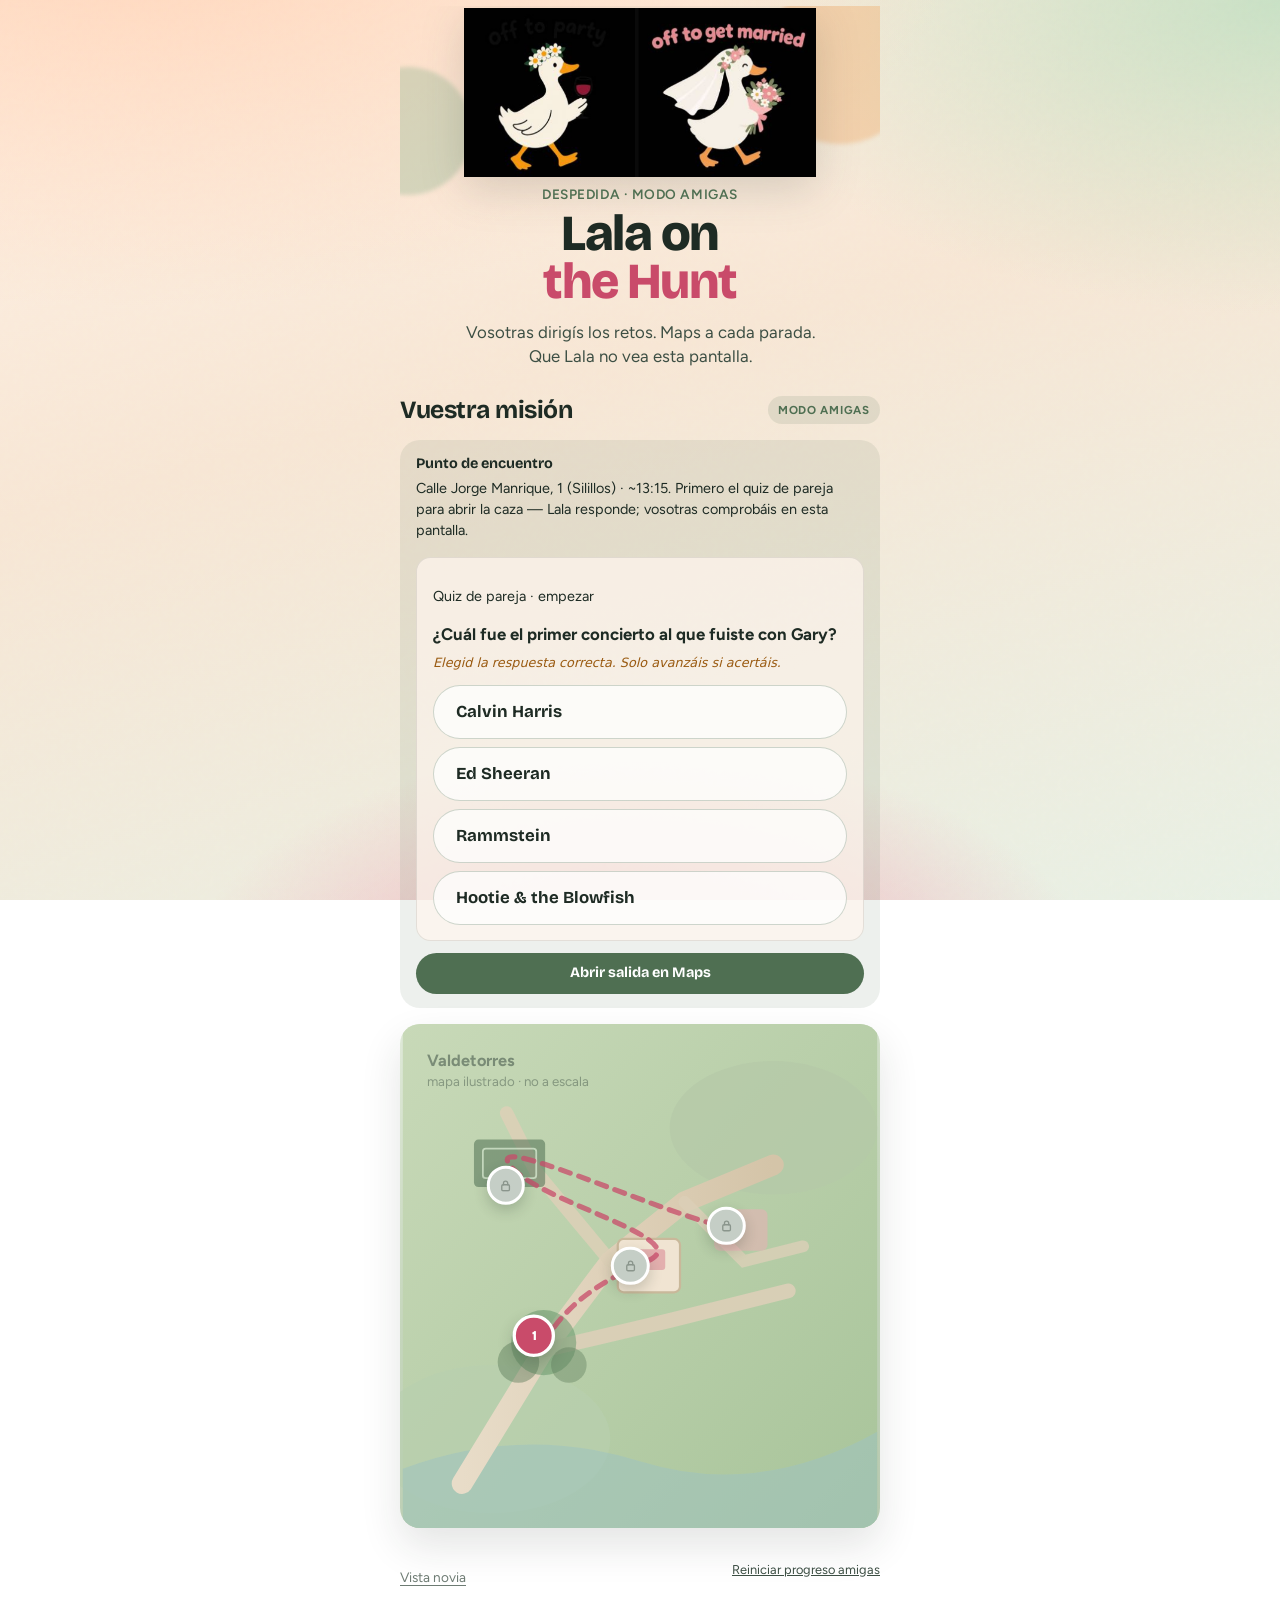
==== commit bc291305: "Remove password gate from amigas play mode Friends /amigas/ now opens play mode directly with no log" ====
--- a/amigas/index.html
+++ b/amigas/index.html
@@ -16,43 +16,13 @@
   </head>
   <body data-asset-base="../assets">
     <main class="wrap">
-      <section class="gate" id="gate">
-        <img
-          id="duckies-img"
-          class="duckies-sm"
-          src="../assets/lala-duckies.png"
-          width="589"
-          height="283"
-          alt=""
-        />
-        <h1>Lala on the Hunt</h1>
-        <p>Modo amigas · no enseñéis esta pantalla a Lala.</p>
-        <form id="gate-form" autocomplete="off">
-          <label class="visually-hidden" for="password" style="position:absolute;left:-9999px"
-            >Contraseña</label
-          >
-          <input
-            id="password"
-            name="password"
-            type="password"
-            inputmode="text"
-            placeholder="Contraseña del grupo"
-            required
-            autofocus
-          />
-          <button class="btn btn-primary" type="submit">Entrar</button>
-          <p class="error" id="gate-error" role="status"></p>
-        </form>
-        <a class="link-quiet" href="../">Volver a la vista de Lala</a>
-      </section>
-
-      <section class="amigas-app" id="amigas-app" hidden>
+      <section class="amigas-app" id="amigas-app">
         <header class="hero" id="hero">
           <div class="hero-visual" aria-hidden="true">
             <div class="sky-blob a"></div>
             <div class="sky-blob b"></div>
             <img
-              id="duckies-hero"
+              id="duckies-img"
               class="duckies"
               src="../assets/lala-duckies.png"
               width="589"
@@ -169,7 +139,6 @@
           <div class="footer-tools">
             <a class="link-quiet" href="../">Vista novia</a>
             <button type="button" id="btn-reset">Reiniciar progreso amigas</button>
-            <button type="button" id="btn-lock">Cerrar sesión amigas</button>
           </div>
         </section>
       </section>
@@ -178,7 +147,6 @@
     <script src="../assets/js/stops.js"></script>
     <script src="../assets/js/progress.js"></script>
     <script src="../assets/js/map.js"></script>
-    <script src="../assets/js/auth.js"></script>
     <script src="../assets/js/friends.js"></script>
   </body>
 </html>
